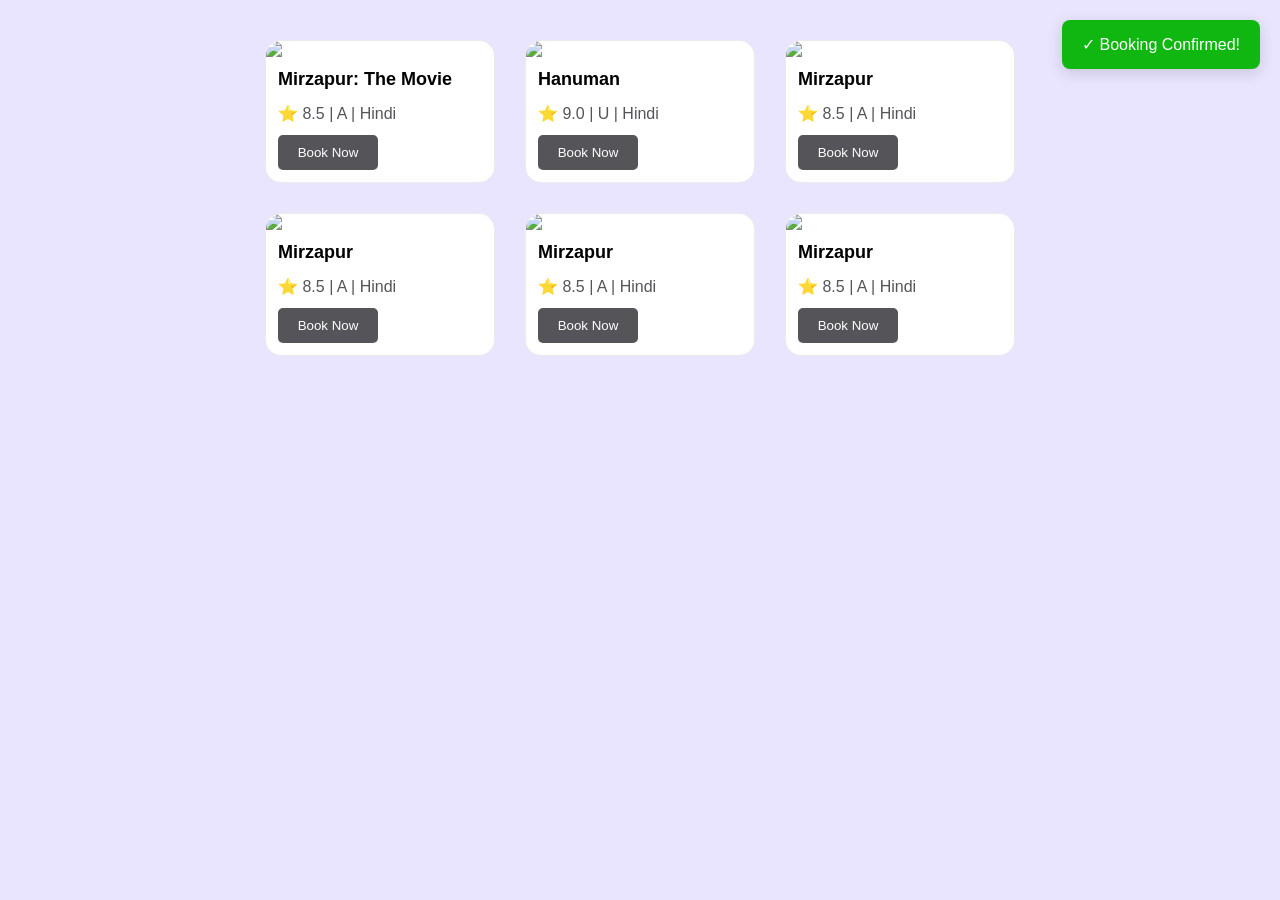
==== html practice/classProject.html @ da44150a "initial commmit" ====
<!DOCTYPE html>
<html lang="en">

<head>
    <meta charset="UTF-8">
    <meta name="viewport" content="width=device-width, initial-scale=1.0">
    <title>Movie Booking</title>

    <style>

        * {
            box-sizing: border-box;
            margin: 0;
            padding: 0;
        }

        body {
            font-family: sans-serif;
            background-color: #eae5ff;
            padding: 40px;
        }

       

        .cards-container {
            display: grid;
            grid-template-columns: repeat(3, 230px);
            gap: 30px;
            justify-content: center;
        }


       

        .movie-card {
            width: 230px;
            border: 1px solid #00000014;
            background-color: white;
            border-radius: 16px;
            overflow: hidden;

            animation: cardAppear 0.6s ease forwards;
            opacity: 0;

            transition: transform 0.3s ease,
                        box-shadow 0.3s ease;
        }



        .movie-card:hover {
            transform: translateY(-8px) scale(1.03);
            box-shadow: 0 10px 25px rgba(0, 0, 0, 0.15);
        }



        @keyframes cardAppear {

            from {
                opacity: 0;
                transform: translateY(30px);
            }

            to {
                opacity: 1;
                transform: translateY(0);
            }

        }


        .movie-card:nth-child(1) {
            animation-delay: 0.1s;
        }

        .movie-card:nth-child(2) {
            animation-delay: 0.2s;
        }

        .movie-card:nth-child(3) {
            animation-delay: 0.3s;
        }

        .movie-card:nth-child(4) {
            animation-delay: 0.4s;
        }

        .movie-card:nth-child(5) {
            animation-delay: 0.5s;
        }

        .movie-card:nth-child(6) {
            animation-delay: 0.6s;
        }



        .movie-image {
            overflow: hidden;
        }

        .movie-image img {
            width: 100%;
            height: auto;
            display: block;

            transition: transform 0.4s ease;
        }


        .movie-card:hover .movie-image img {
            transform: scale(1.08);
        }


        .movie-info {
            padding: 12px;
        }

        .movie-title {
            font-size: 18px;
            font-weight: 600;
            margin-bottom: 6px;
        }

        .movie-details {
            color: #545459;
        }


        .tooltip-container {
            position: relative;
            display: inline-block;
            margin-top: 8px;
        }

        .tooltip {
            position: absolute;

            bottom: 130%;
            left: 50%;

            transform: translateX(-50%);

            background-color: #333;
            color: white;

            padding: 6px 10px;
            border-radius: 5px;

            font-size: 12px;

            white-space: nowrap;

            opacity: 0;
            visibility: hidden;

            transition: opacity 0.3s ease;
        }


        .tooltip-container:hover .tooltip {
            opacity: 1;
            visibility: visible;
        }



        .book-btn {
            height: 35px;
            width: 100px;

            margin: 0 12px 12px;

            border: none;
            border-radius: 5px;

            background-color: #545459;
            color: white;

            cursor: pointer;

            transition: transform 0.2s ease,
                        background-color 0.2s ease;
        }


        .book-btn:hover {
            transform: scale(1.08);
            background-color: #222;
        }


       

        .notification {
            position: fixed;

            top: 20px;
            right: 20px;

            padding: 15px 20px;

            background-color: rgb(16, 183, 16);
            color: white;

            border-radius: 8px;

            box-shadow: 0 4px 15px rgba(0, 0, 0, 0.15);

            animation: notificationSlide 0.5s ease;
        }


        @keyframes notificationSlide {

            from {
                opacity: 0;
                transform: translateX(100%);
            }

            to {
                opacity: 1;
                transform: translateX(0);
            }

        }

    </style>

</head>


<body>


    <div class="cards-container">


        <!-- CARD 1 -->

        <div class="movie-card">

            <div class="movie-image">

                <img src="https://encrypted-tbn0.gstatic.com/images?q=tbn:ANd9GcS2SCXCVXoE4kS0gujVLOlS75gDMuoqhQ4c6iOtGfjBRiyVoy8nU_rXAhd7&s=10;
                    alt="Mirzapur movie poster">

            </div>


            <div class="movie-info">

                <h3 class="movie-title">
                    Mirzapur: The Movie
                </h3>

                <div class="tooltip-container">

                    <span class="movie-details">
                        ⭐ 8.5 | A | Hindi
                    </span>

                    <span class="tooltip">
                        Rating based on user reviews
                    </span>

                </div>

            </div>


            <button class="book-btn">
                Book Now
            </button>

        </div>



        <!-- CARD 2 -->

        <div class="movie-card">

            <div class="movie-image">

                <img src="https://b.zmtcdn.com/data/edition_assets/17845327886519115.jpg;
                    alt="Hanuman movie poster">

            </div>

            <div class="movie-info">

                <h3 class="movie-title">
                    Hanuman
                </h3>

                <div class="tooltip-container">

                    <span class="movie-details">
                        ⭐ 9.0 | U | Hindi
                    </span>

                    <span class="tooltip">
                        Rating based on user reviews
                    </span>

                </div>

            </div>

            <button class="book-btn">
                Book Now
            </button>

        </div>



        <!-- CARD 3 -->

        <div class="movie-card">

            <div class="movie-image">

                <img src="https://encrypted-tbn0.gstatic.com/images?q=tbn:ANd9GcS2SCXCVXoE4kS0gujVLOlS75gDMuoqhQ4c6iOtGfjBRiyVoy8nU_rXAhd7&s=10;
                    alt="Movie poster">

            </div>

            <div class="movie-info">

                <h3 class="movie-title">
                    Mirzapur
                </h3>

                <div class="tooltip-container">

                    <span class="movie-details">
                        ⭐ 8.5 | A | Hindi
                    </span>

                    <span class="tooltip">
                        Rating based on user reviews
                    </span>

                </div>

            </div>

            <button class="book-btn">
                Book Now
            </button>

        </div>



        <!-- CARD 4 -->

        <div class="movie-card">

            <div class="movie-image">

                <img src="https://encrypted-tbn0.gstatic.com/images?q=tbn:ANd9GcS2SCXCVXoE4kS0gujVLOlS75gDMuoqhQ4c6iOtGfjBRiyVoy8nU_rXAhd7&s=10;
                    alt="Movie poster">

            </div>

            <div class="movie-info">

                <h3 class="movie-title">
                    Mirzapur
                </h3>

                <div class="tooltip-container">

                    <span class="movie-details">
                        ⭐ 8.5 | A | Hindi
                    </span>

                    <span class="tooltip">
                        Rating based on user reviews
                    </span>

                </div>

            </div>

            <button class="book-btn">
                Book Now
            </button>

        </div>



        <!-- CARD 5 -->

        <div class="movie-card">

            <div class="movie-image">

                <img src="https://encrypted-tbn0.gstatic.com/images?q=tbn:ANd9GcS2SCXCVXoE4kS0gujVLOlS75gDMuoqhQ4c6iOtGfjBRiyVoy8nU_rXAhd7&s=10;
                    alt="Movie poster">

            </div>

            <div class="movie-info">

                <h3 class="movie-title">
                    Mirzapur
                </h3>

                <div class="tooltip-container">

                    <span class="movie-details">
                        ⭐ 8.5 | A | Hindi
                    </span>

                    <span class="tooltip">
                        Rating based on user reviews
                    </span>

                </div>

            </div>

            <button class="book-btn">
                Book Now
            </button>

        </div>



        <!-- CARD 6 -->

        <div class="movie-card">

            <div class="movie-image">

                <img src="https://encrypted-tbn0.gstatic.com/images?q=tbn:ANd9GcS2SCXCVXoE4kS0gujVLOlS75gDMuoqhQ4c6iOtGfjBRiyVoy8nU_rXAhd7&s=10;
                    alt="Movie poster">

            </div>

            <div class="movie-info">

                <h3 class="movie-title">
                    Mirzapur
                </h3>

                <div class="tooltip-container">

                    <span class="movie-details">
                        ⭐ 8.5 | A | Hindi
                    </span>

                    <span class="tooltip">
                        Rating based on user reviews
                    </span>

                </div>

            </div>

            <button class="book-btn">
                Book Now
            </button>

        </div>


    </div>



    <!-- BOOKING NOTIFICATION -->

    <div class="notification">
        ✓ Booking Confirmed!
    </div>


</body>

</html>
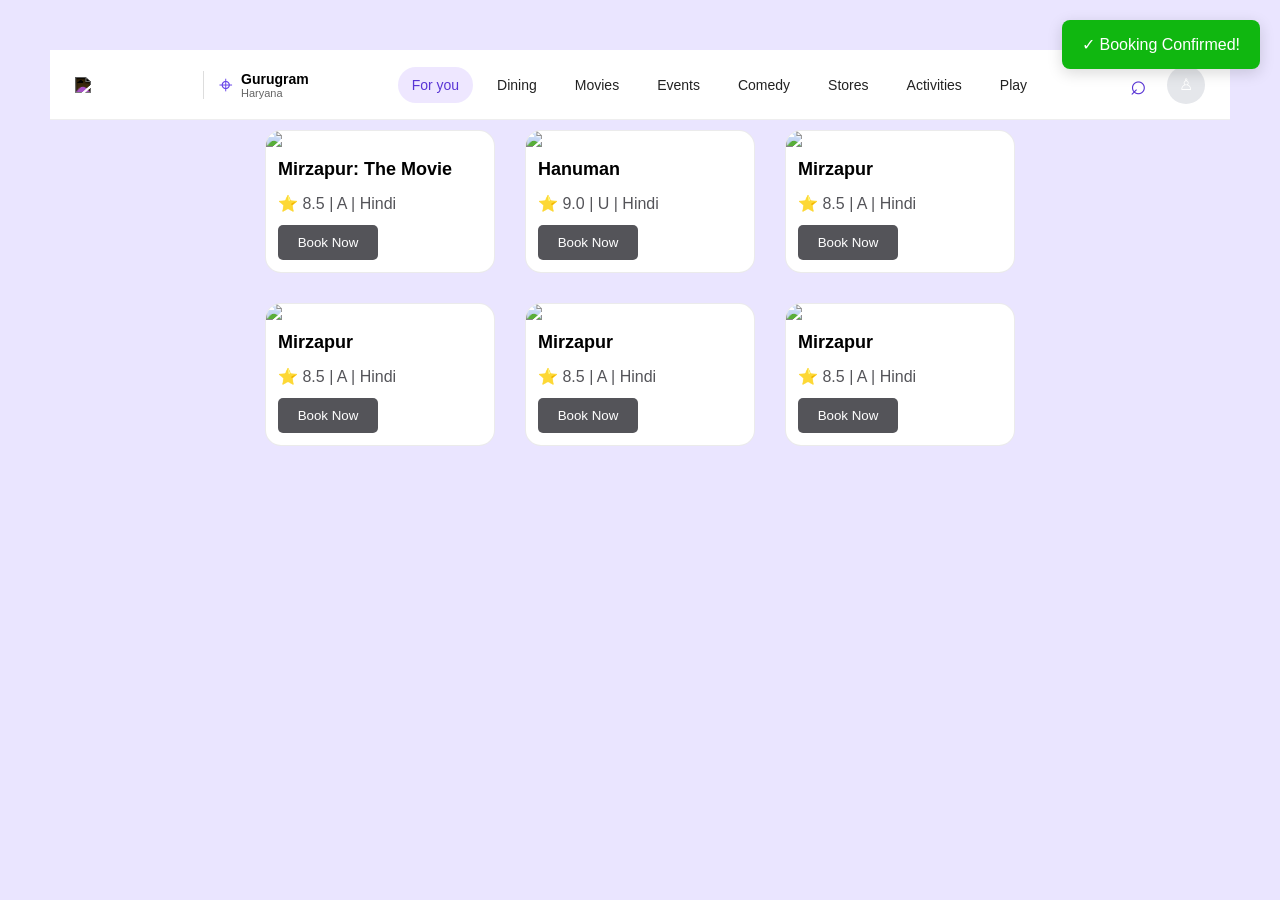
==== commit 3198331b: "initital commit" ====
--- a/html practice/classProject.html
+++ b/html practice/classProject.html
@@ -226,6 +226,160 @@
             }
 
         }
+        header {
+            height: 70px;
+
+            display: flex;
+            align-items: center;
+
+            padding: 0 25px;
+            margin: 10px;
+            
+
+            background-color: white;
+
+            border-bottom: 1px solid #eee;
+
+            font-family: sans-serif;
+        }
+
+
+        .header-left {
+            display: flex;
+            align-items: center;
+
+            gap: 20px;
+        }
+
+
+        .logo {
+            font-size: 30px;
+            font-weight: 800;
+            letter-spacing: -2px;
+        }
+
+        .logo span {
+            display: block;
+
+            font-size: 7px;
+            letter-spacing: 1px;
+
+            text-align: center;
+        }
+
+
+        .location {
+            display: flex;
+            align-items: center;
+
+            gap: 8px;
+
+            padding-left: 15px;
+
+            border-left: 1px solid #ddd;
+        }
+
+        .location-icon {
+            font-size: 24px;
+            color: #6845e8; 
+        }
+
+        .location strong {
+            display: block;
+
+            font-size: 14px;
+        }
+
+        .location small {
+            display: block;
+
+            font-size: 11px;
+            color: #666;
+        }
+
+
+
+
+        .nav-links {
+            display: flex;
+            align-items: center;
+
+            gap: 10px;
+
+            margin-left: auto;
+            margin-right: auto;
+        }
+
+        .nav-links a {
+            text-decoration: none;
+
+            color: #222;
+
+            font-size: 14px;
+            font-weight: 500;
+
+            padding: 10px 14px;
+
+            border-radius: 20px;
+
+            transition: background-color 0.2s ease;
+        }
+
+
+
+        .nav-links .active {
+        background-color: #eee7ff;
+        color: #5935d5;
+        }
+
+
+
+        .nav-links a:hover {
+            background-color: #f2f2f2;
+        }
+
+
+
+        .header-right {
+            display: flex;
+            align-items: center;
+
+            gap: 20px;
+}       
+
+
+
+        .search {
+            font-size: 28px;
+
+            color: #5935d5;
+
+            cursor: pointer;
+        }
+
+
+        .profile {
+            width: 38px;
+            height: 38px;
+
+            display: flex;
+            align-items: center;
+            justify-content: center;
+
+            border-radius: 50%;
+
+            background-color: #e5e7eb;
+
+            color: white;
+
+            cursor: pointer;
+        }
+        .logo img{
+            filter: invert();
+            width: 108px;
+            height: auto;
+            display: block;
+        }
 
     </style>
 
@@ -233,6 +387,51 @@
 
 
 <body>
+    <header class="header">
+
+        <div class="header-left">
+
+            <div class="logo">
+                <img src="  https://b.zmtcdn.com/data/edition_assets/17466982242413.svg&quot; alt="logo">
+            </div>
+
+            <div class="location">
+            <span class="location-icon">⌖</span>
+
+                <div>
+                    <strong>Gurugram</strong>
+                    <small>Haryana</small>
+                </div>
+            </div>
+
+        </div>
+
+
+        <nav class="nav-links">
+
+            <a href="#" class="active">For you</a>
+            <a href="#">Dining</a>
+            <a href="#">Movies</a>
+            <a href="#">Events</a>
+            <a href="#">Comedy</a>
+            <a href="#">Stores</a>
+            <a href="#">Activities</a>
+            <a href="#">Play</a>
+
+        </nav>
+
+
+        <div class="header-right">
+
+            <span class="search">⌕</span>
+
+            <div class="profile">
+            ♙
+            </div>
+
+        </div>
+
+    </header>
 
 
     <div class="cards-container">
